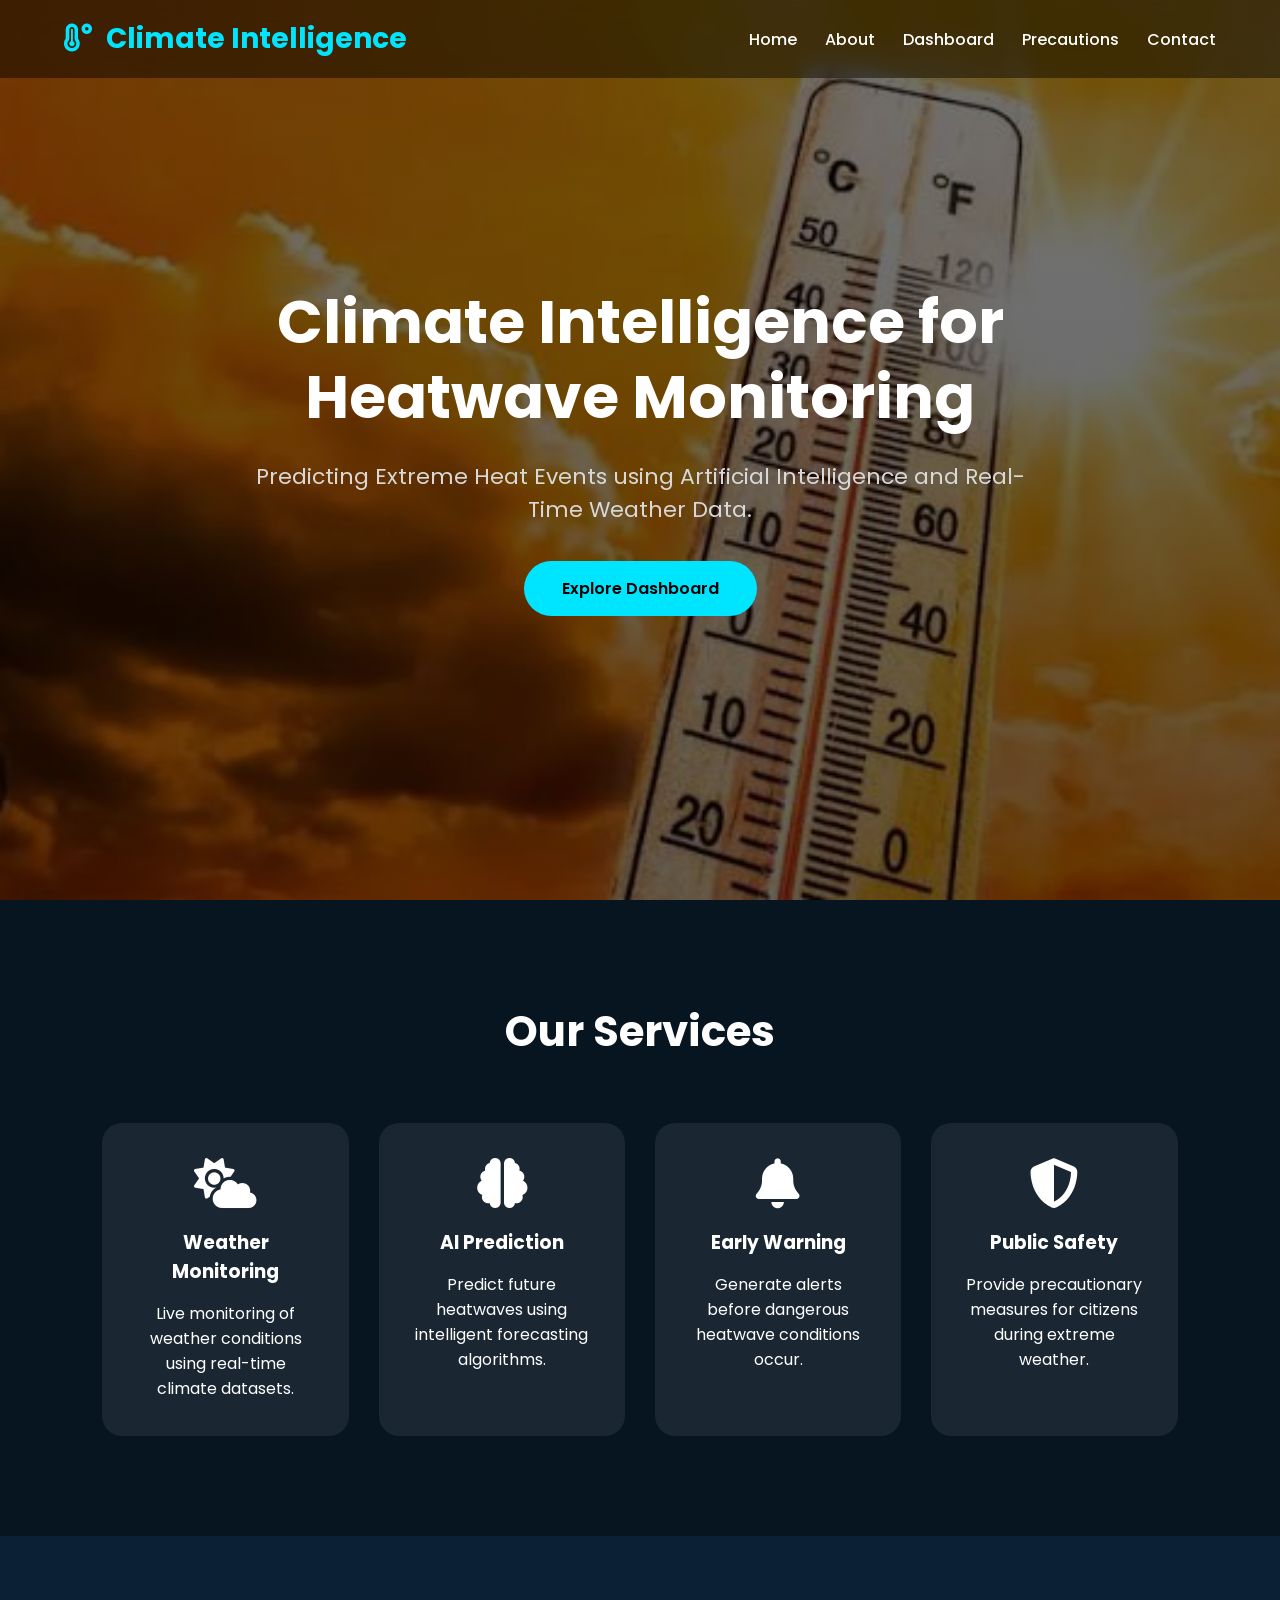
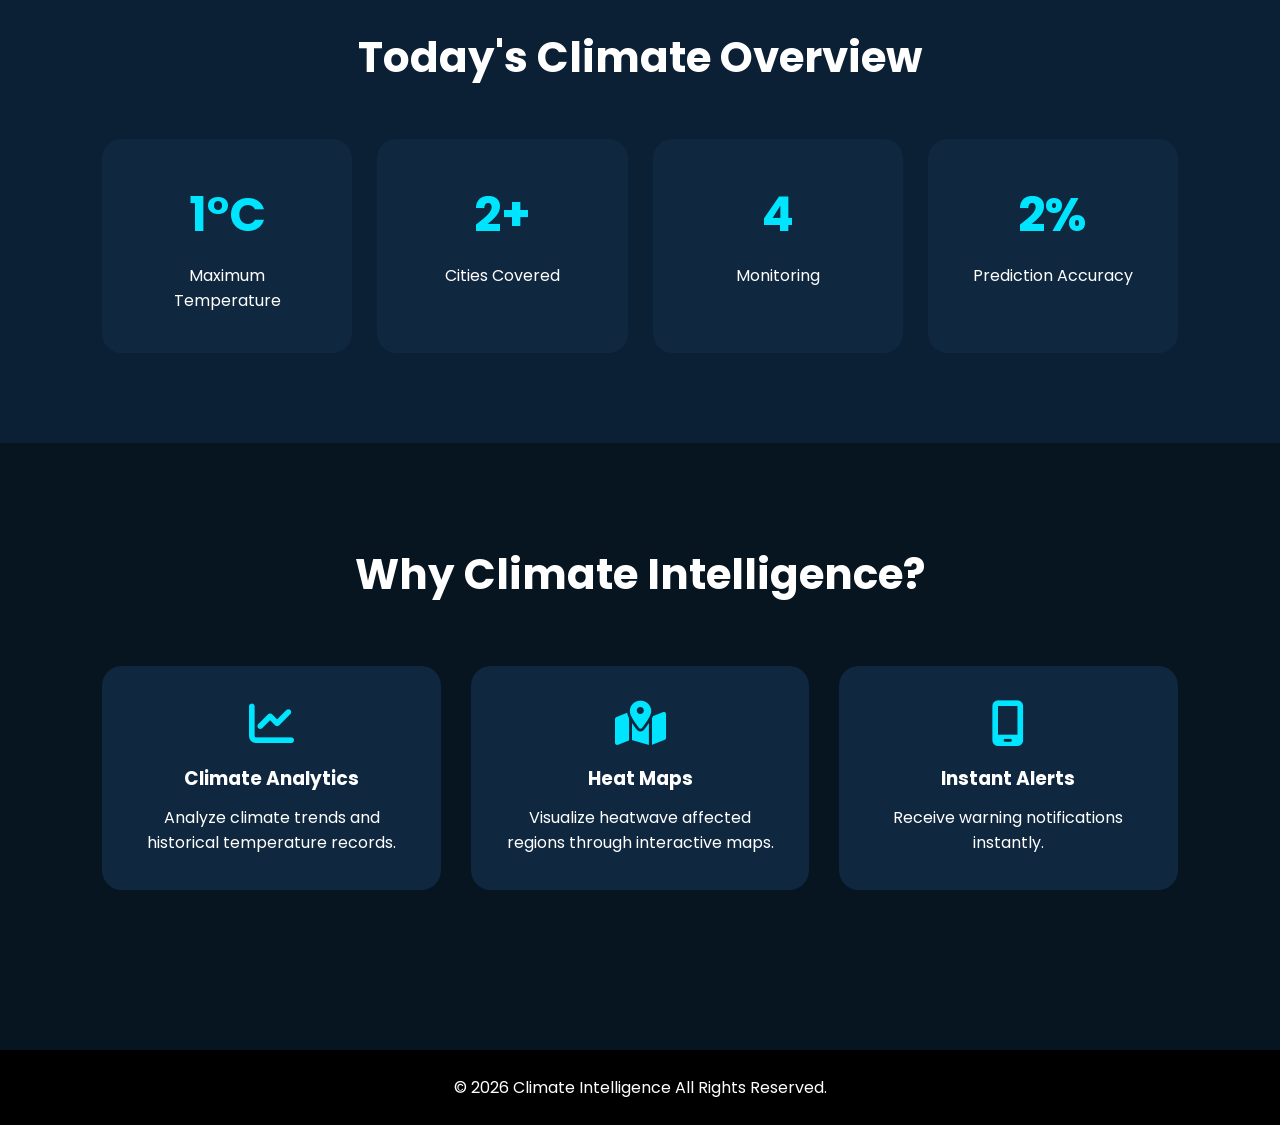
==== index.html @ 57d71c89 "Add files via upload" ====
<!DOCTYPE html>
<html lang="en">
<head>
    <meta charset="UTF-8">
    <meta name="viewport" content="width=device-width, initial-scale=1.0">
    <title>Climate Intelligence | Heatwave Monitoring</title>

    <link rel="stylesheet" href="css/style.css">

    <link rel="preconnect" href="https://fonts.googleapis.com">
    <link href="https://fonts.googleapis.com/css2?family=Poppins:wght@300;400;500;600;700&display=swap" rel="stylesheet">

    <link rel="stylesheet"
    href="https://cdnjs.cloudflare.com/ajax/libs/font-awesome/6.6.0/css/all.min.css">

</head>

<body>

<header>

<nav class="navbar">

<div class="logo">

<i class="fas fa-temperature-high"></i>

Climate Intelligence

</div>

<ul>

<li><a href="index.html" class="active">Home</a></li>

<li><a href="about.html">About</a></li>

<li><a href="dashboard.html">Dashboard</a></li>

<li><a href="precautions.html">Precautions</a></li>

<li><a href="contact.html">Contact</a></li>

</ul>

</nav>

</header>


<section class="hero">

<div class="hero-content">

<h1>

Climate Intelligence

for

Heatwave Monitoring

</h1>

<p>

Predicting Extreme Heat Events using
Artificial Intelligence and Real-Time Weather Data.

</p>

<a href="dashboard.html" class="btn">

Explore Dashboard

</a>

</div>

</section>



<section class="services">

<h2>

Our Services

</h2>

<div class="service-container">

<div class="card">

<i class="fas fa-cloud-sun"></i>

<h3>

Weather Monitoring

</h3>

<p>

Live monitoring of weather conditions using
real-time climate datasets.

</p>

</div>

<div class="card">

<i class="fas fa-brain"></i>

<h3>

AI Prediction

</h3>

<p>

Predict future heatwaves using intelligent
forecasting algorithms.

</p>

</div>

<div class="card">

<i class="fas fa-bell"></i>

<h3>

Early Warning

</h3>

<p>

Generate alerts before dangerous heatwave
conditions occur.

</p>

</div>

<div class="card">

<i class="fas fa-shield-alt"></i>

<h3>

Public Safety

</h3>

<p>

Provide precautionary measures for citizens
during extreme weather.

</p>

</div>

</div>

</section>



<section class="statistics">

<h2>

Today's Climate Overview

</h2>

<div class="stats">

<div>

<h1>46°C</h1>

<p>Maximum Temperature</p>

</div>

<div>

<h1>145+</h1>

<p>Cities Covered</p>

</div>

<div>

<h1>24×7</h1>

<p>Monitoring</p>

</div>

<div>

<h1>98%</h1>

<p>Prediction Accuracy</p>

</div>

</div>

</section>



<section class="why">

<h2>

Why Climate Intelligence?

</h2>

<div class="why-grid">

<div>

<i class="fas fa-chart-line"></i>

<h3>

Climate Analytics

</h3>

<p>

Analyze climate trends and historical
temperature records.

</p>

</div>

<div>

<i class="fas fa-map-marked-alt"></i>

<h3>

Heat Maps

</h3>

<p>

Visualize heatwave affected regions
through interactive maps.

</p>

</div>

<div>

<i class="fas fa-mobile-screen"></i>

<h3>

Instant Alerts

</h3>

<p>

Receive warning notifications instantly.

</p>

</div>

</div>

</section>



<footer>

<p>

© 2026 Climate Intelligence

All Rights Reserved.

</p>

</footer>

<script src="js/script.js"></script>

</body>
</html>
---- css/style.css ----
/* Google Font */
*{
    margin:0;
    padding:0;
    box-sizing:border-box;
    font-family:'Poppins',sans-serif;
}

html{
    scroll-behavior:smooth;
}

body{
    background:#071521;
    color:#ffffff;
}

/* ================= NAVBAR ================= */

header{
    position:fixed;
    top:0;
    width:100%;
    z-index:1000;
    background:rgba(0,0,0,0.45);
    backdrop-filter:blur(10px);
}

.navbar{
    width:90%;
    margin:auto;
    display:flex;
    justify-content:space-between;
    align-items:center;
    padding:18px 0;
}

.logo{
    font-size:28px;
    font-weight:700;
    color:#00e5ff;
}

.logo i{
    margin-right:8px;
}

.navbar ul{
    list-style:none;
    display:flex;
}

.navbar ul li{
    margin-left:28px;
}

.navbar ul li a{
    color:white;
    text-decoration:none;
    transition:.3s;
    font-weight:500;
}

.navbar ul li a:hover,
.active{
    color:#00e5ff;
}

/* ================= HERO ================= */

.hero{
    height:100vh;
    background:
    linear-gradient(rgba(0,0,0,.55),rgba(0,0,0,.6)),
    url("../images/hero.jpeg");
    background-size:cover;
    background-position:center;
    display:flex;
    justify-content:center;
    align-items:center;
    text-align:center;
}

.hero-content{
    width:800px;
}

.hero h1{
    font-size:60px;
    line-height:75px;
    margin-bottom:25px;
}

.hero p{
    font-size:22px;
    margin-bottom:35px;
    color:#d8d8d8;
}

.btn{
    display:inline-block;
    text-decoration:none;
    padding:15px 38px;
    border-radius:40px;
    background:#00e5ff;
    color:#000;
    font-weight:600;
    transition:.4s;
}

.btn:hover{
    background:white;
    transform:translateY(-5px);
}

/* ================= SERVICES ================= */

.services{
    padding:100px 8%;
}

.services h2{
    text-align:center;
    font-size:42px;
    margin-bottom:60px;
}

.service-container{
    display:grid;
    grid-template-columns:repeat(4,1fr);
    gap:30px;
}

.card{
    background:rgba(255,255,255,.08);
    padding:35px;
    text-align:center;
    border-radius:20px;
    backdrop-filter:blur(8px);
    transition:.4s;
}

.card:hover{
    transform:translateY(-10px);
    background:#00e5ff;
    color:#000;
}

.card i{
    font-size:50px;
    margin-bottom:20px;
}

.card h3{
    margin-bottom:15px;
}

/* ================= STATS ================= */

.statistics{
    background:#0b2034;
    padding:90px 8%;
}

.statistics h2{
    text-align:center;
    margin-bottom:50px;
    font-size:42px;
}

.stats{
    display:grid;
    grid-template-columns:repeat(4,1fr);
    gap:25px;
}

.stats div{
    background:#10283f;
    border-radius:20px;
    padding:40px;
    text-align:center;
}

.stats h1{
    color:#00e5ff;
    font-size:48px;
}

.stats p{
    margin-top:12px;
}

/* ================= WHY ================= */

.why{
    padding:100px 8%;
}

.why h2{
    text-align:center;
    margin-bottom:60px;
    font-size:42px;
}

.why-grid{
    display:grid;
    grid-template-columns:repeat(3,1fr);
    gap:30px;
}

.why-grid div{
    background:#10283f;
    border-radius:20px;
    padding:35px;
    text-align:center;
    transition:.4s;
}

.why-grid div:hover{
    transform:scale(1.05);
}

.why-grid i{
    font-size:45px;
    color:#00e5ff;
    margin-bottom:18px;
}

.why-grid h3{
    margin-bottom:12px;
}

/* ================= FOOTER ================= */

footer{
    background:black;
    text-align:center;
    padding:25px;
    margin-top:60px;
}

/* ================= RESPONSIVE ================= */

@media(max-width:992px){

.service-container,
.stats,
.why-grid{

grid-template-columns:repeat(2,1fr);

}

.hero h1{

font-size:45px;
line-height:60px;

}

}

@media(max-width:768px){

.navbar{

flex-direction:column;

}

.navbar ul{

margin-top:20px;
flex-wrap:wrap;
justify-content:center;

}

.service-container,
.stats,
.why-grid{

grid-template-columns:1fr;

}

.hero h1{

font-size:36px;
line-height:48px;

}

.hero p{

font-size:18px;

}

}

/* ================= DASHBOARD ================= */

.dashboard{

padding:90px 8%;

display:grid;

grid-template-columns:repeat(4,1fr);

gap:25px;

}

.dashboard-card{

background:#10283f;

padding:35px;

border-radius:20px;

text-align:center;

transition:.4s;

}

.dashboard-card:hover{

transform:translateY(-10px);

background:#00e5ff;

color:#000;

}

.dashboard-card i{

font-size:45px;

margin-bottom:20px;

}

.dashboard-card h1{

font-size:40px;

margin-top:10px;

color:#00e5ff;

}

.chart-section{

padding:90px 8%;

text-align:center;

}

.chart-section canvas{

max-width:900px;

margin:auto;

background:white;

padding:20px;

border-radius:20px;

}

.heatmap{

padding:90px 8%;

text-align:center;

}

.heatmap img{

width:80%;

border-radius:20px;

box-shadow:0 0 20px rgba(0,229,255,.4);

}

.status-table{

padding:90px 8%;

}

.status-table h2{

text-align:center;

margin-bottom:30px;

}

table{

width:100%;

border-collapse:collapse;

}

table th{

background:#00e5ff;

color:black;

padding:15px;

}

table td{

background:#10283f;

padding:15px;

text-align:center;

border-bottom:1px solid #333;

}

/* ================= CONTACT PAGE ================= */

.contact-section{

padding:90px 8%;

display:grid;

grid-template-columns:1fr 1fr;

gap:50px;

}

.contact-info{

background:#10283f;

padding:40px;

border-radius:20px;

}

.contact-info h2{

margin-bottom:25px;

color:#00e5ff;

}

.info-box{

display:flex;

align-items:center;

margin-bottom:20px;

font-size:18px;

}

.info-box i{

font-size:25px;

color:#00e5ff;

margin-right:15px;

}

.contact-form{

background:#10283f;

padding:40px;

border-radius:20px;

}

.contact-form h2{

margin-bottom:25px;

color:#00e5ff;

}

.contact-form input,

.contact-form textarea{

width:100%;

padding:15px;

margin-bottom:20px;

border:none;

border-radius:10px;

outline:none;

font-size:16px;

}

.contact-form button{

padding:15px 35px;

background:#00e5ff;

border:none;

border-radius:30px;

font-size:17px;

cursor:pointer;

font-weight:600;

transition:.3s;

}

.contact-form button:hover{

background:white;

}

.social-media{

padding:80px;

text-align:center;

background:#0b2034;

}

.social-icons{

margin-top:30px;

}

.social-icons a{

display:inline-flex;

justify-content:center;

align-items:center;

width:60px;

height:60px;

background:#10283f;

color:#00e5ff;

border-radius:50%;

margin:10px;

font-size:24px;

transition:.4s;

text-decoration:none;

}

.social-icons a:hover{

background:#00e5ff;

color:black;

transform:translateY(-8px);

}

@media(max-width:768px){

.contact-section{

grid-template-columns:1fr;

}

}

/*================ ABOUT PAGE ================*/

.page-header{
    margin-top:70px;
    background:linear-gradient(135deg,#0b3c5d,#00bcd4);
    color:#fff;
    text-align:center;
    padding:80px 20px;
}

.page-header h1{
    font-size:48px;
    margin-bottom:15px;
}

.page-header p{
    font-size:18px;
    color:#e8f6ff;
}

/* About Section */

.about-container{
    width:90%;
    margin:80px auto;
    display:flex;
    justify-content:space-between;
    align-items:center;
    gap:60px;
}

.about-image{
    flex:1;
}

.about-image img{
    width:100%;
    border-radius:20px;
    box-shadow:0 15px 30px rgba(0,0,0,.35);
}

.about-text{
    flex:1;
}

.about-text h2{
    font-size:38px;
    color:#00e5ff;
    margin-bottom:20px;
}

.about-text p{
    font-size:18px;
    line-height:1.8;
    color:#ddd;
    margin-bottom:20px;
}

/* Mission */

.mission{
    width:90%;
    margin:auto;
    padding:80px 0;
}

.mission h2{
    text-align:center;
    margin-bottom:50px;
    font-size:40px;
}

.mission-grid{
    display:grid;
    grid-template-columns:repeat(2,1fr);
    gap:40px;
}

.mission-card{
    background:#10283f;
    padding:40px;
    border-radius:18px;
    text-align:center;
    transition:.4s;
}

.mission-card:hover{
    transform:translateY(-10px);
    background:#00bcd4;
    color:#000;
}

.mission-card i{
    font-size:50px;
    margin-bottom:20px;
}

.mission-card h3{
    margin-bottom:15px;
}

/* Timeline */

.timeline{
    width:90%;
    margin:auto;
    padding:80px 0;
}

.timeline h2{
    text-align:center;
    margin-bottom:50px;
    font-size:40px;
}

.timeline-grid{
    display:grid;
    grid-template-columns:repeat(4,1fr);
    gap:25px;
}

.step{
    background:#10283f;
    border-radius:18px;
    padding:30px;
    text-align:center;
    transition:.4s;
}

.step:hover{
    background:#00bcd4;
    color:#000;
}

.step i{
    font-size:45px;
    margin-bottom:20px;
}

/* Facts */

.facts{
    background:#091726;
    padding:80px 0;
}

.facts h2{
    text-align:center;
    margin-bottom:50px;
    font-size:40px;
}

.facts-grid{
    width:90%;
    margin:auto;
    display:grid;
    grid-template-columns:repeat(3,1fr);
    gap:30px;
}

.facts-grid div{
    background:#10283f;
    text-align:center;
    padding:35px;
    border-radius:18px;
}

.facts-grid h1{
    color:#00e5ff;
    font-size:48px;
    margin-bottom:15px;
}

/*================ PRECAUTIONS PAGE ================*/

.alert-levels{
    width:90%;
    margin:80px auto;
}

.alert-levels h2{
    text-align:center;
    margin-bottom:45px;
    font-size:40px;
}

.alert-grid{
    display:grid;
    grid-template-columns:repeat(4,1fr);
    gap:25px;
}

.alert-card{
    padding:35px;
    border-radius:18px;
    text-align:center;
    transition:.4s;
    color:white;
}

.alert-card:hover{
    transform:translateY(-10px);
}

.green{
    background:#2ecc71;
}

.yellow{
    background:#f1c40f;
    color:#000;
}

.orange{
    background:#f39c12;
}

.red{
    background:#e74c3c;
}

/* Do & Don't */

.dos-donts{
    width:90%;
    margin:auto;
    display:grid;
    grid-template-columns:repeat(2,1fr);
    gap:35px;
    padding:60px 0;
}

.dos,
.donts{
    background:#10283f;
    padding:35px;
    border-radius:18px;
}

.dos h2{
    color:#2ecc71;
    margin-bottom:20px;
}

.donts h2{
    color:#ff7675;
    margin-bottom:20px;
}

.dos ul,
.donts ul{
    padding-left:20px;
}

.dos li,
.donts li{
    margin:12px 0;
    line-height:1.8;
}

/* Emergency */

.emergency{
    background:#091726;
    padding:80px 0;
}

.emergency h2{
    text-align:center;
    margin-bottom:45px;
    font-size:40px;
}

.emergency-grid{
    width:90%;
    margin:auto;
    display:grid;
    grid-template-columns:repeat(3,1fr);
    gap:30px;
}

.emergency-grid div{
    background:#10283f;
    text-align:center;
    padding:35px;
    border-radius:18px;
    transition:.4s;
}

.emergency-grid div:hover{
    background:#00bcd4;
    color:#000;
}

.emergency-grid i{
    font-size:45px;
    margin-bottom:20px;
}
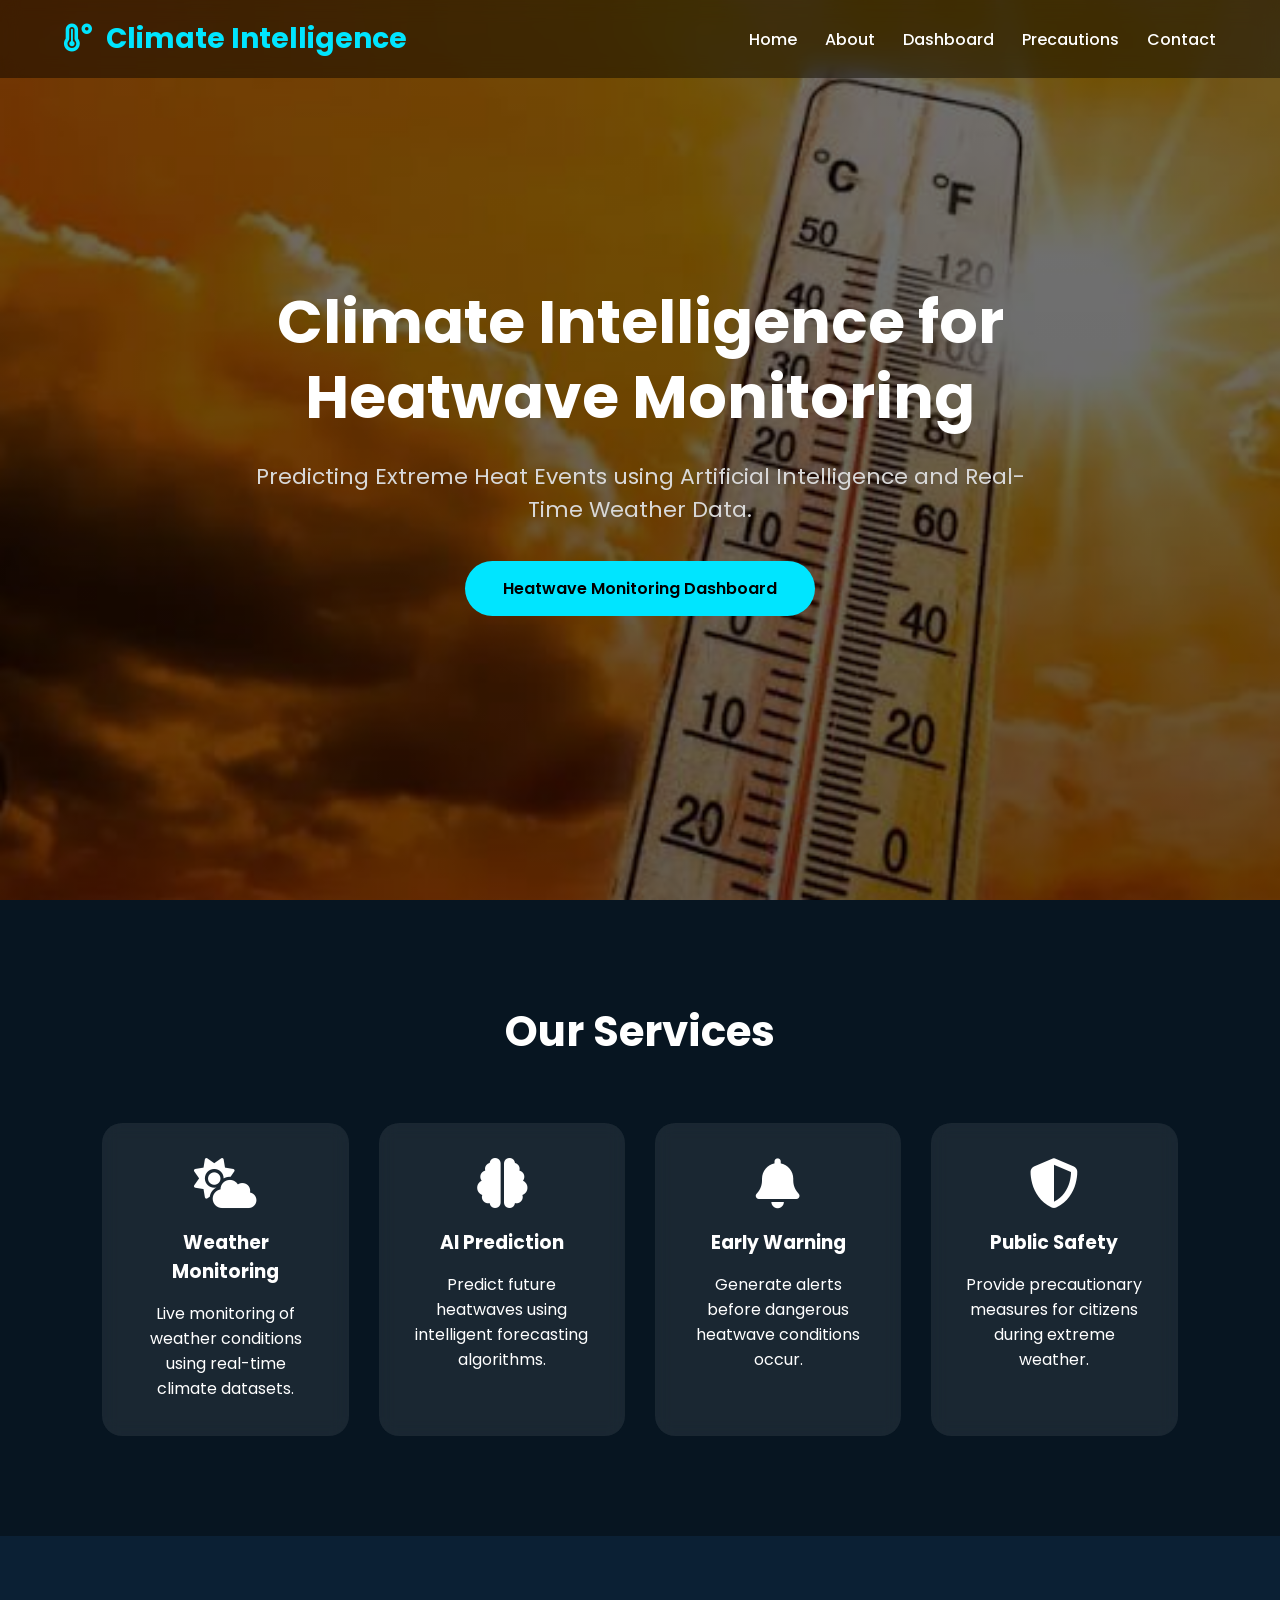
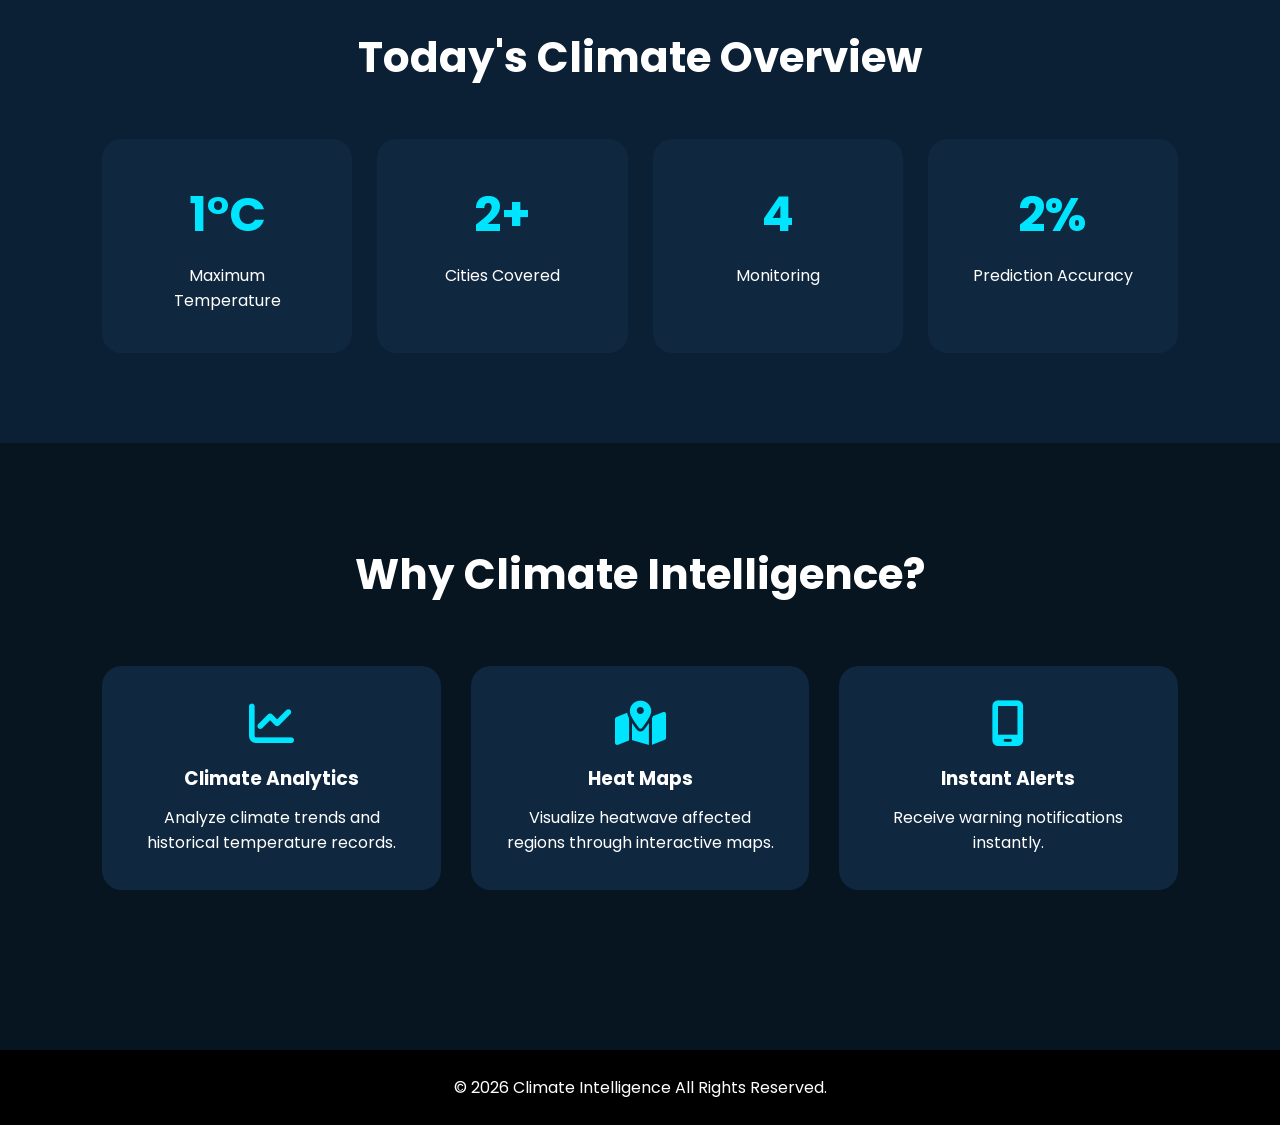
==== commit d4c58236: "Add on-page SEO optimization" ====
--- a/index.html
+++ b/index.html
@@ -1,311 +1,323 @@
-<!DOCTYPE html>
-<html lang="en">
-<head>
-    <meta charset="UTF-8">
-    <meta name="viewport" content="width=device-width, initial-scale=1.0">
-    <title>Climate Intelligence | Heatwave Monitoring</title>
-
-    <link rel="stylesheet" href="css/style.css">
-
-    <link rel="preconnect" href="https://fonts.googleapis.com">
-    <link href="https://fonts.googleapis.com/css2?family=Poppins:wght@300;400;500;600;700&display=swap" rel="stylesheet">
-
-    <link rel="stylesheet"
-    href="https://cdnjs.cloudflare.com/ajax/libs/font-awesome/6.6.0/css/all.min.css">
-
-</head>
-
-<body>
-
-<header>
-
-<nav class="navbar">
-
-<div class="logo">
-
-<i class="fas fa-temperature-high"></i>
-
-Climate Intelligence
-
-</div>
-
-<ul>
-
-<li><a href="index.html" class="active">Home</a></li>
-
-<li><a href="about.html">About</a></li>
-
-<li><a href="dashboard.html">Dashboard</a></li>
-
-<li><a href="precautions.html">Precautions</a></li>
-
-<li><a href="contact.html">Contact</a></li>
-
-</ul>
-
-</nav>
-
-</header>
-
-
-<section class="hero">
-
-<div class="hero-content">
-
-<h1>
-
-Climate Intelligence
-
-for
-
-Heatwave Monitoring
-
-</h1>
-
-<p>
-
-Predicting Extreme Heat Events using
-Artificial Intelligence and Real-Time Weather Data.
-
-</p>
-
-<a href="dashboard.html" class="btn">
-
-Explore Dashboard
-
-</a>
-
-</div>
-
-</section>
-
-
-
-<section class="services">
-
-<h2>
-
-Our Services
-
-</h2>
-
-<div class="service-container">
-
-<div class="card">
-
-<i class="fas fa-cloud-sun"></i>
-
-<h3>
-
-Weather Monitoring
-
-</h3>
-
-<p>
-
-Live monitoring of weather conditions using
-real-time climate datasets.
-
-</p>
-
-</div>
-
-<div class="card">
-
-<i class="fas fa-brain"></i>
-
-<h3>
-
-AI Prediction
-
-</h3>
-
-<p>
-
-Predict future heatwaves using intelligent
-forecasting algorithms.
-
-</p>
-
-</div>
-
-<div class="card">
-
-<i class="fas fa-bell"></i>
-
-<h3>
-
-Early Warning
-
-</h3>
-
-<p>
-
-Generate alerts before dangerous heatwave
-conditions occur.
-
-</p>
-
-</div>
-
-<div class="card">
-
-<i class="fas fa-shield-alt"></i>
-
-<h3>
-
-Public Safety
-
-</h3>
-
-<p>
-
-Provide precautionary measures for citizens
-during extreme weather.
-
-</p>
-
-</div>
-
-</div>
-
-</section>
-
-
-
-<section class="statistics">
-
-<h2>
-
-Today's Climate Overview
-
-</h2>
-
-<div class="stats">
-
-<div>
-
-<h1>46°C</h1>
-
-<p>Maximum Temperature</p>
-
-</div>
-
-<div>
-
-<h1>145+</h1>
-
-<p>Cities Covered</p>
-
-</div>
-
-<div>
-
-<h1>24×7</h1>
-
-<p>Monitoring</p>
-
-</div>
-
-<div>
-
-<h1>98%</h1>
-
-<p>Prediction Accuracy</p>
-
-</div>
-
-</div>
-
-</section>
-
-
-
-<section class="why">
-
-<h2>
-
-Why Climate Intelligence?
-
-</h2>
-
-<div class="why-grid">
-
-<div>
-
-<i class="fas fa-chart-line"></i>
-
-<h3>
-
-Climate Analytics
-
-</h3>
-
-<p>
-
-Analyze climate trends and historical
-temperature records.
-
-</p>
-
-</div>
-
-<div>
-
-<i class="fas fa-map-marked-alt"></i>
-
-<h3>
-
-Heat Maps
-
-</h3>
-
-<p>
-
-Visualize heatwave affected regions
-through interactive maps.
-
-</p>
-
-</div>
-
-<div>
-
-<i class="fas fa-mobile-screen"></i>
-
-<h3>
-
-Instant Alerts
-
-</h3>
-
-<p>
-
-Receive warning notifications instantly.
-
-</p>
-
-</div>
-
-</div>
-
-</section>
-
-
-
-<footer>
-
-<p>
-
-© 2026 Climate Intelligence
-
-All Rights Reserved.
-
-</p>
-
-</footer>
-
-<script src="js/script.js"></script>
-
-</body>
+<!DOCTYPE html>
+<html lang="en">
+<head>
+    <!-- Google tag (gtag.js) -->
+<script async src="https://www.googletagmanager.com/gtag/js?id=G-K4B6L1E7D7"></script>
+<script>
+  window.dataLayer = window.dataLayer || [];
+  function gtag(){dataLayer.push(arguments);}
+  gtag('js', new Date());
+
+  gtag('config', 'G-K4B6L1E7D7');
+</script>
+
+    <meta charset="UTF-8">
+    <meta name="viewport" content="width=device-width, initial-scale=1.0">
+    <title>Climate Intelligence | Heatwave Monitoring</title>
+    <meta name="description" content="Climate Intelligence and heatwave monitoring using artificial intelligence and real-time weather data to predict extreme heat events.">
+    <meta name="keywords" content="climate intelligence, heatwave monitoring, heatwave prediction, artificial intelligence, extreme heat, weather data">
+    <meta name="robots" content="index, follow">
+    <link rel="stylesheet" href="css/style.css">
+
+    <link rel="preconnect" href="https://fonts.googleapis.com">
+    <link href="https://fonts.googleapis.com/css2?family=Poppins:wght@300;400;500;600;700&display=swap" rel="stylesheet">
+
+    <link rel="stylesheet"
+    href="https://cdnjs.cloudflare.com/ajax/libs/font-awesome/6.6.0/css/all.min.css">
+
+</head>
+
+<body>
+
+<header>
+
+<nav class="navbar">
+
+<div class="logo">
+
+<i class="fas fa-temperature-high"></i>
+
+Climate Intelligence
+
+</div>
+
+<ul>
+
+<li><a href="index.html" class="active">Home</a></li>
+
+<li><a href="about.html">About</a></li>
+
+<li><a href="dashboard.html">Dashboard</a></li>
+
+<li><a href="precautions.html">Precautions</a></li>
+
+<li><a href="contact.html">Contact</a></li>
+
+</ul>
+
+</nav>
+
+</header>
+
+
+<section class="hero">
+
+<div class="hero-content">
+
+<h1>
+
+Climate Intelligence
+
+for
+
+Heatwave Monitoring
+
+</h1>
+
+<p>
+
+Predicting Extreme Heat Events using
+Artificial Intelligence and Real-Time Weather Data.
+
+</p>
+
+<a href="dashboard.html" class="btn" title="View the Heatwave Monitoring Dashboard">
+
+Heatwave Monitoring Dashboard
+
+</a>
+
+</div>
+
+</section>
+
+
+
+<section class="services">
+
+<h2>
+
+Our Services
+
+</h2>
+
+<div class="service-container">
+
+<div class="card">
+
+<i class="fas fa-cloud-sun"></i>
+
+<h3>
+
+Weather Monitoring
+
+</h3>
+
+<p>
+
+Live monitoring of weather conditions using
+real-time climate datasets.
+
+</p>
+
+</div>
+
+<div class="card">
+
+<i class="fas fa-brain"></i>
+
+<h3>
+
+AI Prediction
+
+</h3>
+
+<p>
+
+Predict future heatwaves using intelligent
+forecasting algorithms.
+
+</p>
+
+</div>
+
+<div class="card">
+
+<i class="fas fa-bell"></i>
+
+<h3>
+
+Early Warning
+
+</h3>
+
+<p>
+
+Generate alerts before dangerous heatwave
+conditions occur.
+
+</p>
+
+</div>
+
+<div class="card">
+
+<i class="fas fa-shield-alt"></i>
+
+<h3>
+
+Public Safety
+
+</h3>
+
+<p>
+
+Provide precautionary measures for citizens
+during extreme weather.
+
+</p>
+
+</div>
+
+</div>
+
+</section>
+
+
+
+<section class="statistics">
+
+<h2>
+
+Today's Climate Overview
+
+</h2>
+
+<div class="stats">
+
+<div>
+
+<h1>46°C</h1>
+
+<p>Maximum Temperature</p>
+
+</div>
+
+<div>
+
+<h1>145+</h1>
+
+<p>Cities Covered</p>
+
+</div>
+
+<div>
+
+<h1>24×7</h1>
+
+<p>Monitoring</p>
+
+</div>
+
+<div>
+
+<h1>98%</h1>
+
+<p>Prediction Accuracy</p>
+
+</div>
+
+</div>
+
+</section>
+
+
+
+<section class="why">
+
+<h2>
+
+Why Climate Intelligence?
+
+</h2>
+
+<div class="why-grid">
+
+<div>
+
+<i class="fas fa-chart-line"></i>
+
+<h3>
+
+Climate Analytics
+
+</h3>
+
+<p>
+
+Analyze climate trends and historical
+temperature records.
+
+</p>
+
+</div>
+
+<div>
+
+<i class="fas fa-map-marked-alt"></i>
+
+<h3>
+
+Heat Maps
+
+</h3>
+
+<p>
+
+Visualize heatwave affected regions
+through interactive maps.
+
+</p>
+
+</div>
+
+<div>
+
+<i class="fas fa-mobile-screen"></i>
+
+<h3>
+
+Instant Alerts
+
+</h3>
+
+<p>
+
+Receive warning notifications instantly.
+
+</p>
+
+</div>
+
+</div>
+
+</section>
+
+
+
+<footer>
+
+<p>
+
+© 2026 Climate Intelligence
+
+All Rights Reserved.
+
+</p>
+
+</footer>
+
+<script src="js/script.js"></script>
+
+</body>
 </html>
--- a/css/style.css
+++ b/css/style.css
@@ -1,921 +1,921 @@
-/* Google Font */
-*{
-    margin:0;
-    padding:0;
-    box-sizing:border-box;
-    font-family:'Poppins',sans-serif;
-}
-
-html{
-    scroll-behavior:smooth;
-}
-
-body{
-    background:#071521;
-    color:#ffffff;
-}
-
-/* ================= NAVBAR ================= */
-
-header{
-    position:fixed;
-    top:0;
-    width:100%;
-    z-index:1000;
-    background:rgba(0,0,0,0.45);
-    backdrop-filter:blur(10px);
-}
-
-.navbar{
-    width:90%;
-    margin:auto;
-    display:flex;
-    justify-content:space-between;
-    align-items:center;
-    padding:18px 0;
-}
-
-.logo{
-    font-size:28px;
-    font-weight:700;
-    color:#00e5ff;
-}
-
-.logo i{
-    margin-right:8px;
-}
-
-.navbar ul{
-    list-style:none;
-    display:flex;
-}
-
-.navbar ul li{
-    margin-left:28px;
-}
-
-.navbar ul li a{
-    color:white;
-    text-decoration:none;
-    transition:.3s;
-    font-weight:500;
-}
-
-.navbar ul li a:hover,
-.active{
-    color:#00e5ff;
-}
-
-/* ================= HERO ================= */
-
-.hero{
-    height:100vh;
-    background:
-    linear-gradient(rgba(0,0,0,.55),rgba(0,0,0,.6)),
-    url("../images/hero.jpeg");
-    background-size:cover;
-    background-position:center;
-    display:flex;
-    justify-content:center;
-    align-items:center;
-    text-align:center;
-}
-
-.hero-content{
-    width:800px;
-}
-
-.hero h1{
-    font-size:60px;
-    line-height:75px;
-    margin-bottom:25px;
-}
-
-.hero p{
-    font-size:22px;
-    margin-bottom:35px;
-    color:#d8d8d8;
-}
-
-.btn{
-    display:inline-block;
-    text-decoration:none;
-    padding:15px 38px;
-    border-radius:40px;
-    background:#00e5ff;
-    color:#000;
-    font-weight:600;
-    transition:.4s;
-}
-
-.btn:hover{
-    background:white;
-    transform:translateY(-5px);
-}
-
-/* ================= SERVICES ================= */
-
-.services{
-    padding:100px 8%;
-}
-
-.services h2{
-    text-align:center;
-    font-size:42px;
-    margin-bottom:60px;
-}
-
-.service-container{
-    display:grid;
-    grid-template-columns:repeat(4,1fr);
-    gap:30px;
-}
-
-.card{
-    background:rgba(255,255,255,.08);
-    padding:35px;
-    text-align:center;
-    border-radius:20px;
-    backdrop-filter:blur(8px);
-    transition:.4s;
-}
-
-.card:hover{
-    transform:translateY(-10px);
-    background:#00e5ff;
-    color:#000;
-}
-
-.card i{
-    font-size:50px;
-    margin-bottom:20px;
-}
-
-.card h3{
-    margin-bottom:15px;
-}
-
-/* ================= STATS ================= */
-
-.statistics{
-    background:#0b2034;
-    padding:90px 8%;
-}
-
-.statistics h2{
-    text-align:center;
-    margin-bottom:50px;
-    font-size:42px;
-}
-
-.stats{
-    display:grid;
-    grid-template-columns:repeat(4,1fr);
-    gap:25px;
-}
-
-.stats div{
-    background:#10283f;
-    border-radius:20px;
-    padding:40px;
-    text-align:center;
-}
-
-.stats h1{
-    color:#00e5ff;
-    font-size:48px;
-}
-
-.stats p{
-    margin-top:12px;
-}
-
-/* ================= WHY ================= */
-
-.why{
-    padding:100px 8%;
-}
-
-.why h2{
-    text-align:center;
-    margin-bottom:60px;
-    font-size:42px;
-}
-
-.why-grid{
-    display:grid;
-    grid-template-columns:repeat(3,1fr);
-    gap:30px;
-}
-
-.why-grid div{
-    background:#10283f;
-    border-radius:20px;
-    padding:35px;
-    text-align:center;
-    transition:.4s;
-}
-
-.why-grid div:hover{
-    transform:scale(1.05);
-}
-
-.why-grid i{
-    font-size:45px;
-    color:#00e5ff;
-    margin-bottom:18px;
-}
-
-.why-grid h3{
-    margin-bottom:12px;
-}
-
-/* ================= FOOTER ================= */
-
-footer{
-    background:black;
-    text-align:center;
-    padding:25px;
-    margin-top:60px;
-}
-
-/* ================= RESPONSIVE ================= */
-
-@media(max-width:992px){
-
-.service-container,
-.stats,
-.why-grid{
-
-grid-template-columns:repeat(2,1fr);
-
-}
-
-.hero h1{
-
-font-size:45px;
-line-height:60px;
-
-}
-
-}
-
-@media(max-width:768px){
-
-.navbar{
-
-flex-direction:column;
-
-}
-
-.navbar ul{
-
-margin-top:20px;
-flex-wrap:wrap;
-justify-content:center;
-
-}
-
-.service-container,
-.stats,
-.why-grid{
-
-grid-template-columns:1fr;
-
-}
-
-.hero h1{
-
-font-size:36px;
-line-height:48px;
-
-}
-
-.hero p{
-
-font-size:18px;
-
-}
-
-}
-
-/* ================= DASHBOARD ================= */
-
-.dashboard{
-
-padding:90px 8%;
-
-display:grid;
-
-grid-template-columns:repeat(4,1fr);
-
-gap:25px;
-
-}
-
-.dashboard-card{
-
-background:#10283f;
-
-padding:35px;
-
-border-radius:20px;
-
-text-align:center;
-
-transition:.4s;
-
-}
-
-.dashboard-card:hover{
-
-transform:translateY(-10px);
-
-background:#00e5ff;
-
-color:#000;
-
-}
-
-.dashboard-card i{
-
-font-size:45px;
-
-margin-bottom:20px;
-
-}
-
-.dashboard-card h1{
-
-font-size:40px;
-
-margin-top:10px;
-
-color:#00e5ff;
-
-}
-
-.chart-section{
-
-padding:90px 8%;
-
-text-align:center;
-
-}
-
-.chart-section canvas{
-
-max-width:900px;
-
-margin:auto;
-
-background:white;
-
-padding:20px;
-
-border-radius:20px;
-
-}
-
-.heatmap{
-
-padding:90px 8%;
-
-text-align:center;
-
-}
-
-.heatmap img{
-
-width:80%;
-
-border-radius:20px;
-
-box-shadow:0 0 20px rgba(0,229,255,.4);
-
-}
-
-.status-table{
-
-padding:90px 8%;
-
-}
-
-.status-table h2{
-
-text-align:center;
-
-margin-bottom:30px;
-
-}
-
-table{
-
-width:100%;
-
-border-collapse:collapse;
-
-}
-
-table th{
-
-background:#00e5ff;
-
-color:black;
-
-padding:15px;
-
-}
-
-table td{
-
-background:#10283f;
-
-padding:15px;
-
-text-align:center;
-
-border-bottom:1px solid #333;
-
-}
-
-/* ================= CONTACT PAGE ================= */
-
-.contact-section{
-
-padding:90px 8%;
-
-display:grid;
-
-grid-template-columns:1fr 1fr;
-
-gap:50px;
-
-}
-
-.contact-info{
-
-background:#10283f;
-
-padding:40px;
-
-border-radius:20px;
-
-}
-
-.contact-info h2{
-
-margin-bottom:25px;
-
-color:#00e5ff;
-
-}
-
-.info-box{
-
-display:flex;
-
-align-items:center;
-
-margin-bottom:20px;
-
-font-size:18px;
-
-}
-
-.info-box i{
-
-font-size:25px;
-
-color:#00e5ff;
-
-margin-right:15px;
-
-}
-
-.contact-form{
-
-background:#10283f;
-
-padding:40px;
-
-border-radius:20px;
-
-}
-
-.contact-form h2{
-
-margin-bottom:25px;
-
-color:#00e5ff;
-
-}
-
-.contact-form input,
-
-.contact-form textarea{
-
-width:100%;
-
-padding:15px;
-
-margin-bottom:20px;
-
-border:none;
-
-border-radius:10px;
-
-outline:none;
-
-font-size:16px;
-
-}
-
-.contact-form button{
-
-padding:15px 35px;
-
-background:#00e5ff;
-
-border:none;
-
-border-radius:30px;
-
-font-size:17px;
-
-cursor:pointer;
-
-font-weight:600;
-
-transition:.3s;
-
-}
-
-.contact-form button:hover{
-
-background:white;
-
-}
-
-.social-media{
-
-padding:80px;
-
-text-align:center;
-
-background:#0b2034;
-
-}
-
-.social-icons{
-
-margin-top:30px;
-
-}
-
-.social-icons a{
-
-display:inline-flex;
-
-justify-content:center;
-
-align-items:center;
-
-width:60px;
-
-height:60px;
-
-background:#10283f;
-
-color:#00e5ff;
-
-border-radius:50%;
-
-margin:10px;
-
-font-size:24px;
-
-transition:.4s;
-
-text-decoration:none;
-
-}
-
-.social-icons a:hover{
-
-background:#00e5ff;
-
-color:black;
-
-transform:translateY(-8px);
-
-}
-
-@media(max-width:768px){
-
-.contact-section{
-
-grid-template-columns:1fr;
-
-}
-
-}
-
-/*================ ABOUT PAGE ================*/
-
-.page-header{
-    margin-top:70px;
-    background:linear-gradient(135deg,#0b3c5d,#00bcd4);
-    color:#fff;
-    text-align:center;
-    padding:80px 20px;
-}
-
-.page-header h1{
-    font-size:48px;
-    margin-bottom:15px;
-}
-
-.page-header p{
-    font-size:18px;
-    color:#e8f6ff;
-}
-
-/* About Section */
-
-.about-container{
-    width:90%;
-    margin:80px auto;
-    display:flex;
-    justify-content:space-between;
-    align-items:center;
-    gap:60px;
-}
-
-.about-image{
-    flex:1;
-}
-
-.about-image img{
-    width:100%;
-    border-radius:20px;
-    box-shadow:0 15px 30px rgba(0,0,0,.35);
-}
-
-.about-text{
-    flex:1;
-}
-
-.about-text h2{
-    font-size:38px;
-    color:#00e5ff;
-    margin-bottom:20px;
-}
-
-.about-text p{
-    font-size:18px;
-    line-height:1.8;
-    color:#ddd;
-    margin-bottom:20px;
-}
-
-/* Mission */
-
-.mission{
-    width:90%;
-    margin:auto;
-    padding:80px 0;
-}
-
-.mission h2{
-    text-align:center;
-    margin-bottom:50px;
-    font-size:40px;
-}
-
-.mission-grid{
-    display:grid;
-    grid-template-columns:repeat(2,1fr);
-    gap:40px;
-}
-
-.mission-card{
-    background:#10283f;
-    padding:40px;
-    border-radius:18px;
-    text-align:center;
-    transition:.4s;
-}
-
-.mission-card:hover{
-    transform:translateY(-10px);
-    background:#00bcd4;
-    color:#000;
-}
-
-.mission-card i{
-    font-size:50px;
-    margin-bottom:20px;
-}
-
-.mission-card h3{
-    margin-bottom:15px;
-}
-
-/* Timeline */
-
-.timeline{
-    width:90%;
-    margin:auto;
-    padding:80px 0;
-}
-
-.timeline h2{
-    text-align:center;
-    margin-bottom:50px;
-    font-size:40px;
-}
-
-.timeline-grid{
-    display:grid;
-    grid-template-columns:repeat(4,1fr);
-    gap:25px;
-}
-
-.step{
-    background:#10283f;
-    border-radius:18px;
-    padding:30px;
-    text-align:center;
-    transition:.4s;
-}
-
-.step:hover{
-    background:#00bcd4;
-    color:#000;
-}
-
-.step i{
-    font-size:45px;
-    margin-bottom:20px;
-}
-
-/* Facts */
-
-.facts{
-    background:#091726;
-    padding:80px 0;
-}
-
-.facts h2{
-    text-align:center;
-    margin-bottom:50px;
-    font-size:40px;
-}
-
-.facts-grid{
-    width:90%;
-    margin:auto;
-    display:grid;
-    grid-template-columns:repeat(3,1fr);
-    gap:30px;
-}
-
-.facts-grid div{
-    background:#10283f;
-    text-align:center;
-    padding:35px;
-    border-radius:18px;
-}
-
-.facts-grid h1{
-    color:#00e5ff;
-    font-size:48px;
-    margin-bottom:15px;
-}
-
-/*================ PRECAUTIONS PAGE ================*/
-
-.alert-levels{
-    width:90%;
-    margin:80px auto;
-}
-
-.alert-levels h2{
-    text-align:center;
-    margin-bottom:45px;
-    font-size:40px;
-}
-
-.alert-grid{
-    display:grid;
-    grid-template-columns:repeat(4,1fr);
-    gap:25px;
-}
-
-.alert-card{
-    padding:35px;
-    border-radius:18px;
-    text-align:center;
-    transition:.4s;
-    color:white;
-}
-
-.alert-card:hover{
-    transform:translateY(-10px);
-}
-
-.green{
-    background:#2ecc71;
-}
-
-.yellow{
-    background:#f1c40f;
-    color:#000;
-}
-
-.orange{
-    background:#f39c12;
-}
-
-.red{
-    background:#e74c3c;
-}
-
-/* Do & Don't */
-
-.dos-donts{
-    width:90%;
-    margin:auto;
-    display:grid;
-    grid-template-columns:repeat(2,1fr);
-    gap:35px;
-    padding:60px 0;
-}
-
-.dos,
-.donts{
-    background:#10283f;
-    padding:35px;
-    border-radius:18px;
-}
-
-.dos h2{
-    color:#2ecc71;
-    margin-bottom:20px;
-}
-
-.donts h2{
-    color:#ff7675;
-    margin-bottom:20px;
-}
-
-.dos ul,
-.donts ul{
-    padding-left:20px;
-}
-
-.dos li,
-.donts li{
-    margin:12px 0;
-    line-height:1.8;
-}
-
-/* Emergency */
-
-.emergency{
-    background:#091726;
-    padding:80px 0;
-}
-
-.emergency h2{
-    text-align:center;
-    margin-bottom:45px;
-    font-size:40px;
-}
-
-.emergency-grid{
-    width:90%;
-    margin:auto;
-    display:grid;
-    grid-template-columns:repeat(3,1fr);
-    gap:30px;
-}
-
-.emergency-grid div{
-    background:#10283f;
-    text-align:center;
-    padding:35px;
-    border-radius:18px;
-    transition:.4s;
-}
-
-.emergency-grid div:hover{
-    background:#00bcd4;
-    color:#000;
-}
-
-.emergency-grid i{
-    font-size:45px;
-    margin-bottom:20px;
+/* Google Font */
+*{
+    margin:0;
+    padding:0;
+    box-sizing:border-box;
+    font-family:'Poppins',sans-serif;
+}
+
+html{
+    scroll-behavior:smooth;
+}
+
+body{
+    background:#071521;
+    color:#ffffff;
+}
+
+/* ================= NAVBAR ================= */
+
+header{
+    position:fixed;
+    top:0;
+    width:100%;
+    z-index:1000;
+    background:rgba(0,0,0,0.45);
+    backdrop-filter:blur(10px);
+}
+
+.navbar{
+    width:90%;
+    margin:auto;
+    display:flex;
+    justify-content:space-between;
+    align-items:center;
+    padding:18px 0;
+}
+
+.logo{
+    font-size:28px;
+    font-weight:700;
+    color:#00e5ff;
+}
+
+.logo i{
+    margin-right:8px;
+}
+
+.navbar ul{
+    list-style:none;
+    display:flex;
+}
+
+.navbar ul li{
+    margin-left:28px;
+}
+
+.navbar ul li a{
+    color:white;
+    text-decoration:none;
+    transition:.3s;
+    font-weight:500;
+}
+
+.navbar ul li a:hover,
+.active{
+    color:#00e5ff;
+}
+
+/* ================= HERO ================= */
+
+.hero{
+    height:100vh;
+    background:
+    linear-gradient(rgba(0,0,0,.55),rgba(0,0,0,.6)),
+    url("../images/hero.jpeg");
+    background-size:cover;
+    background-position:center;
+    display:flex;
+    justify-content:center;
+    align-items:center;
+    text-align:center;
+}
+
+.hero-content{
+    width:800px;
+}
+
+.hero h1{
+    font-size:60px;
+    line-height:75px;
+    margin-bottom:25px;
+}
+
+.hero p{
+    font-size:22px;
+    margin-bottom:35px;
+    color:#d8d8d8;
+}
+
+.btn{
+    display:inline-block;
+    text-decoration:none;
+    padding:15px 38px;
+    border-radius:40px;
+    background:#00e5ff;
+    color:#000;
+    font-weight:600;
+    transition:.4s;
+}
+
+.btn:hover{
+    background:white;
+    transform:translateY(-5px);
+}
+
+/* ================= SERVICES ================= */
+
+.services{
+    padding:100px 8%;
+}
+
+.services h2{
+    text-align:center;
+    font-size:42px;
+    margin-bottom:60px;
+}
+
+.service-container{
+    display:grid;
+    grid-template-columns:repeat(4,1fr);
+    gap:30px;
+}
+
+.card{
+    background:rgba(255,255,255,.08);
+    padding:35px;
+    text-align:center;
+    border-radius:20px;
+    backdrop-filter:blur(8px);
+    transition:.4s;
+}
+
+.card:hover{
+    transform:translateY(-10px);
+    background:#00e5ff;
+    color:#000;
+}
+
+.card i{
+    font-size:50px;
+    margin-bottom:20px;
+}
+
+.card h3{
+    margin-bottom:15px;
+}
+
+/* ================= STATS ================= */
+
+.statistics{
+    background:#0b2034;
+    padding:90px 8%;
+}
+
+.statistics h2{
+    text-align:center;
+    margin-bottom:50px;
+    font-size:42px;
+}
+
+.stats{
+    display:grid;
+    grid-template-columns:repeat(4,1fr);
+    gap:25px;
+}
+
+.stats div{
+    background:#10283f;
+    border-radius:20px;
+    padding:40px;
+    text-align:center;
+}
+
+.stats h1{
+    color:#00e5ff;
+    font-size:48px;
+}
+
+.stats p{
+    margin-top:12px;
+}
+
+/* ================= WHY ================= */
+
+.why{
+    padding:100px 8%;
+}
+
+.why h2{
+    text-align:center;
+    margin-bottom:60px;
+    font-size:42px;
+}
+
+.why-grid{
+    display:grid;
+    grid-template-columns:repeat(3,1fr);
+    gap:30px;
+}
+
+.why-grid div{
+    background:#10283f;
+    border-radius:20px;
+    padding:35px;
+    text-align:center;
+    transition:.4s;
+}
+
+.why-grid div:hover{
+    transform:scale(1.05);
+}
+
+.why-grid i{
+    font-size:45px;
+    color:#00e5ff;
+    margin-bottom:18px;
+}
+
+.why-grid h3{
+    margin-bottom:12px;
+}
+
+/* ================= FOOTER ================= */
+
+footer{
+    background:black;
+    text-align:center;
+    padding:25px;
+    margin-top:60px;
+}
+
+/* ================= RESPONSIVE ================= */
+
+@media(max-width:992px){
+
+.service-container,
+.stats,
+.why-grid{
+
+grid-template-columns:repeat(2,1fr);
+
+}
+
+.hero h1{
+
+font-size:45px;
+line-height:60px;
+
+}
+
+}
+
+@media(max-width:768px){
+
+.navbar{
+
+flex-direction:column;
+
+}
+
+.navbar ul{
+
+margin-top:20px;
+flex-wrap:wrap;
+justify-content:center;
+
+}
+
+.service-container,
+.stats,
+.why-grid{
+
+grid-template-columns:1fr;
+
+}
+
+.hero h1{
+
+font-size:36px;
+line-height:48px;
+
+}
+
+.hero p{
+
+font-size:18px;
+
+}
+
+}
+
+/* ================= DASHBOARD ================= */
+
+.dashboard{
+
+padding:90px 8%;
+
+display:grid;
+
+grid-template-columns:repeat(4,1fr);
+
+gap:25px;
+
+}
+
+.dashboard-card{
+
+background:#10283f;
+
+padding:35px;
+
+border-radius:20px;
+
+text-align:center;
+
+transition:.4s;
+
+}
+
+.dashboard-card:hover{
+
+transform:translateY(-10px);
+
+background:#00e5ff;
+
+color:#000;
+
+}
+
+.dashboard-card i{
+
+font-size:45px;
+
+margin-bottom:20px;
+
+}
+
+.dashboard-card h1{
+
+font-size:40px;
+
+margin-top:10px;
+
+color:#00e5ff;
+
+}
+
+.chart-section{
+
+padding:90px 8%;
+
+text-align:center;
+
+}
+
+.chart-section canvas{
+
+max-width:900px;
+
+margin:auto;
+
+background:white;
+
+padding:20px;
+
+border-radius:20px;
+
+}
+
+.heatmap{
+
+padding:90px 8%;
+
+text-align:center;
+
+}
+
+.heatmap img{
+
+width:80%;
+
+border-radius:20px;
+
+box-shadow:0 0 20px rgba(0,229,255,.4);
+
+}
+
+.status-table{
+
+padding:90px 8%;
+
+}
+
+.status-table h2{
+
+text-align:center;
+
+margin-bottom:30px;
+
+}
+
+table{
+
+width:100%;
+
+border-collapse:collapse;
+
+}
+
+table th{
+
+background:#00e5ff;
+
+color:black;
+
+padding:15px;
+
+}
+
+table td{
+
+background:#10283f;
+
+padding:15px;
+
+text-align:center;
+
+border-bottom:1px solid #333;
+
+}
+
+/* ================= CONTACT PAGE ================= */
+
+.contact-section{
+
+padding:90px 8%;
+
+display:grid;
+
+grid-template-columns:1fr 1fr;
+
+gap:50px;
+
+}
+
+.contact-info{
+
+background:#10283f;
+
+padding:40px;
+
+border-radius:20px;
+
+}
+
+.contact-info h2{
+
+margin-bottom:25px;
+
+color:#00e5ff;
+
+}
+
+.info-box{
+
+display:flex;
+
+align-items:center;
+
+margin-bottom:20px;
+
+font-size:18px;
+
+}
+
+.info-box i{
+
+font-size:25px;
+
+color:#00e5ff;
+
+margin-right:15px;
+
+}
+
+.contact-form{
+
+background:#10283f;
+
+padding:40px;
+
+border-radius:20px;
+
+}
+
+.contact-form h2{
+
+margin-bottom:25px;
+
+color:#00e5ff;
+
+}
+
+.contact-form input,
+
+.contact-form textarea{
+
+width:100%;
+
+padding:15px;
+
+margin-bottom:20px;
+
+border:none;
+
+border-radius:10px;
+
+outline:none;
+
+font-size:16px;
+
+}
+
+.contact-form button{
+
+padding:15px 35px;
+
+background:#00e5ff;
+
+border:none;
+
+border-radius:30px;
+
+font-size:17px;
+
+cursor:pointer;
+
+font-weight:600;
+
+transition:.3s;
+
+}
+
+.contact-form button:hover{
+
+background:white;
+
+}
+
+.social-media{
+
+padding:80px;
+
+text-align:center;
+
+background:#0b2034;
+
+}
+
+.social-icons{
+
+margin-top:30px;
+
+}
+
+.social-icons a{
+
+display:inline-flex;
+
+justify-content:center;
+
+align-items:center;
+
+width:60px;
+
+height:60px;
+
+background:#10283f;
+
+color:#00e5ff;
+
+border-radius:50%;
+
+margin:10px;
+
+font-size:24px;
+
+transition:.4s;
+
+text-decoration:none;
+
+}
+
+.social-icons a:hover{
+
+background:#00e5ff;
+
+color:black;
+
+transform:translateY(-8px);
+
+}
+
+@media(max-width:768px){
+
+.contact-section{
+
+grid-template-columns:1fr;
+
+}
+
+}
+
+/*================ ABOUT PAGE ================*/
+
+.page-header{
+    margin-top:70px;
+    background:linear-gradient(135deg,#0b3c5d,#00bcd4);
+    color:#fff;
+    text-align:center;
+    padding:80px 20px;
+}
+
+.page-header h1{
+    font-size:48px;
+    margin-bottom:15px;
+}
+
+.page-header p{
+    font-size:18px;
+    color:#e8f6ff;
+}
+
+/* About Section */
+
+.about-container{
+    width:90%;
+    margin:80px auto;
+    display:flex;
+    justify-content:space-between;
+    align-items:center;
+    gap:60px;
+}
+
+.about-image{
+    flex:1;
+}
+
+.about-image img{
+    width:100%;
+    border-radius:20px;
+    box-shadow:0 15px 30px rgba(0,0,0,.35);
+}
+
+.about-text{
+    flex:1;
+}
+
+.about-text h2{
+    font-size:38px;
+    color:#00e5ff;
+    margin-bottom:20px;
+}
+
+.about-text p{
+    font-size:18px;
+    line-height:1.8;
+    color:#ddd;
+    margin-bottom:20px;
+}
+
+/* Mission */
+
+.mission{
+    width:90%;
+    margin:auto;
+    padding:80px 0;
+}
+
+.mission h2{
+    text-align:center;
+    margin-bottom:50px;
+    font-size:40px;
+}
+
+.mission-grid{
+    display:grid;
+    grid-template-columns:repeat(2,1fr);
+    gap:40px;
+}
+
+.mission-card{
+    background:#10283f;
+    padding:40px;
+    border-radius:18px;
+    text-align:center;
+    transition:.4s;
+}
+
+.mission-card:hover{
+    transform:translateY(-10px);
+    background:#00bcd4;
+    color:#000;
+}
+
+.mission-card i{
+    font-size:50px;
+    margin-bottom:20px;
+}
+
+.mission-card h3{
+    margin-bottom:15px;
+}
+
+/* Timeline */
+
+.timeline{
+    width:90%;
+    margin:auto;
+    padding:80px 0;
+}
+
+.timeline h2{
+    text-align:center;
+    margin-bottom:50px;
+    font-size:40px;
+}
+
+.timeline-grid{
+    display:grid;
+    grid-template-columns:repeat(4,1fr);
+    gap:25px;
+}
+
+.step{
+    background:#10283f;
+    border-radius:18px;
+    padding:30px;
+    text-align:center;
+    transition:.4s;
+}
+
+.step:hover{
+    background:#00bcd4;
+    color:#000;
+}
+
+.step i{
+    font-size:45px;
+    margin-bottom:20px;
+}
+
+/* Facts */
+
+.facts{
+    background:#091726;
+    padding:80px 0;
+}
+
+.facts h2{
+    text-align:center;
+    margin-bottom:50px;
+    font-size:40px;
+}
+
+.facts-grid{
+    width:90%;
+    margin:auto;
+    display:grid;
+    grid-template-columns:repeat(3,1fr);
+    gap:30px;
+}
+
+.facts-grid div{
+    background:#10283f;
+    text-align:center;
+    padding:35px;
+    border-radius:18px;
+}
+
+.facts-grid h1{
+    color:#00e5ff;
+    font-size:48px;
+    margin-bottom:15px;
+}
+
+/*================ PRECAUTIONS PAGE ================*/
+
+.alert-levels{
+    width:90%;
+    margin:80px auto;
+}
+
+.alert-levels h2{
+    text-align:center;
+    margin-bottom:45px;
+    font-size:40px;
+}
+
+.alert-grid{
+    display:grid;
+    grid-template-columns:repeat(4,1fr);
+    gap:25px;
+}
+
+.alert-card{
+    padding:35px;
+    border-radius:18px;
+    text-align:center;
+    transition:.4s;
+    color:white;
+}
+
+.alert-card:hover{
+    transform:translateY(-10px);
+}
+
+.green{
+    background:#2ecc71;
+}
+
+.yellow{
+    background:#f1c40f;
+    color:#000;
+}
+
+.orange{
+    background:#f39c12;
+}
+
+.red{
+    background:#e74c3c;
+}
+
+/* Do & Don't */
+
+.dos-donts{
+    width:90%;
+    margin:auto;
+    display:grid;
+    grid-template-columns:repeat(2,1fr);
+    gap:35px;
+    padding:60px 0;
+}
+
+.dos,
+.donts{
+    background:#10283f;
+    padding:35px;
+    border-radius:18px;
+}
+
+.dos h2{
+    color:#2ecc71;
+    margin-bottom:20px;
+}
+
+.donts h2{
+    color:#ff7675;
+    margin-bottom:20px;
+}
+
+.dos ul,
+.donts ul{
+    padding-left:20px;
+}
+
+.dos li,
+.donts li{
+    margin:12px 0;
+    line-height:1.8;
+}
+
+/* Emergency */
+
+.emergency{
+    background:#091726;
+    padding:80px 0;
+}
+
+.emergency h2{
+    text-align:center;
+    margin-bottom:45px;
+    font-size:40px;
+}
+
+.emergency-grid{
+    width:90%;
+    margin:auto;
+    display:grid;
+    grid-template-columns:repeat(3,1fr);
+    gap:30px;
+}
+
+.emergency-grid div{
+    background:#10283f;
+    text-align:center;
+    padding:35px;
+    border-radius:18px;
+    transition:.4s;
+}
+
+.emergency-grid div:hover{
+    background:#00bcd4;
+    color:#000;
+}
+
+.emergency-grid i{
+    font-size:45px;
+    margin-bottom:20px;
 }
